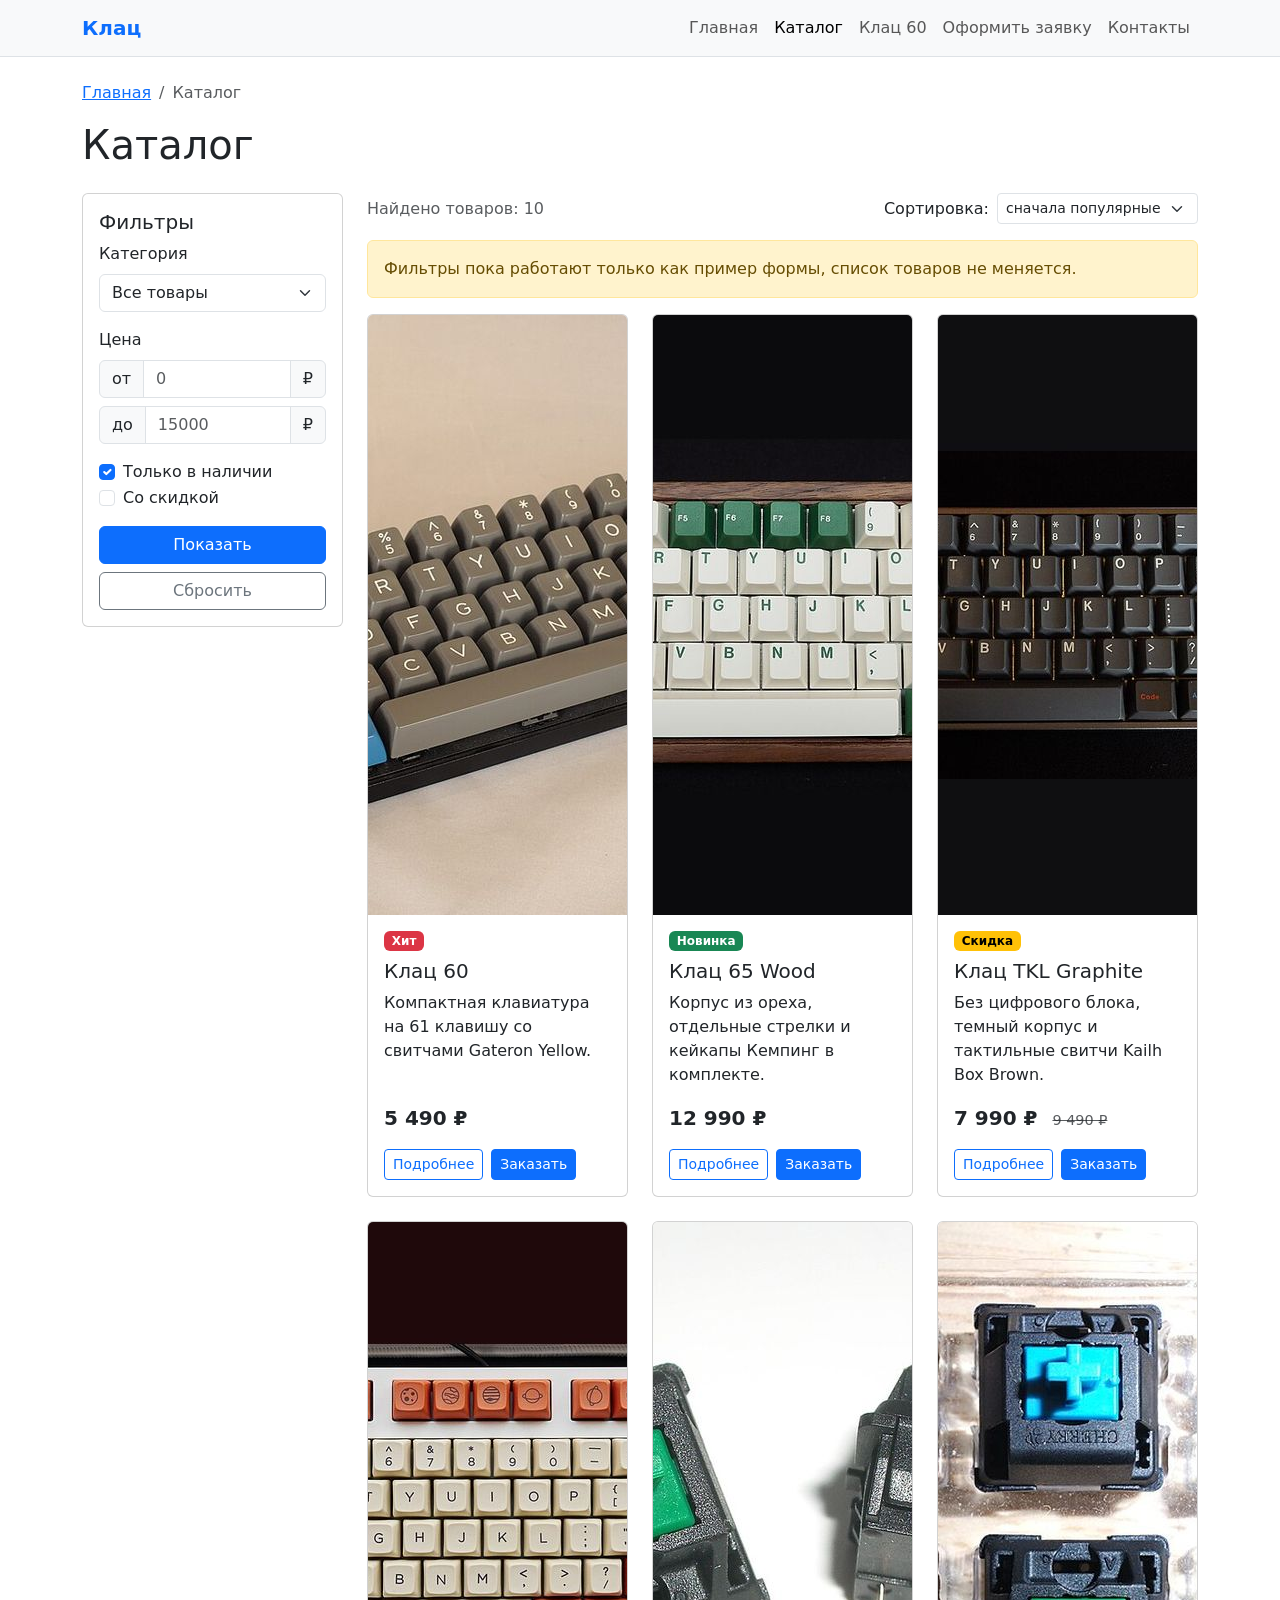
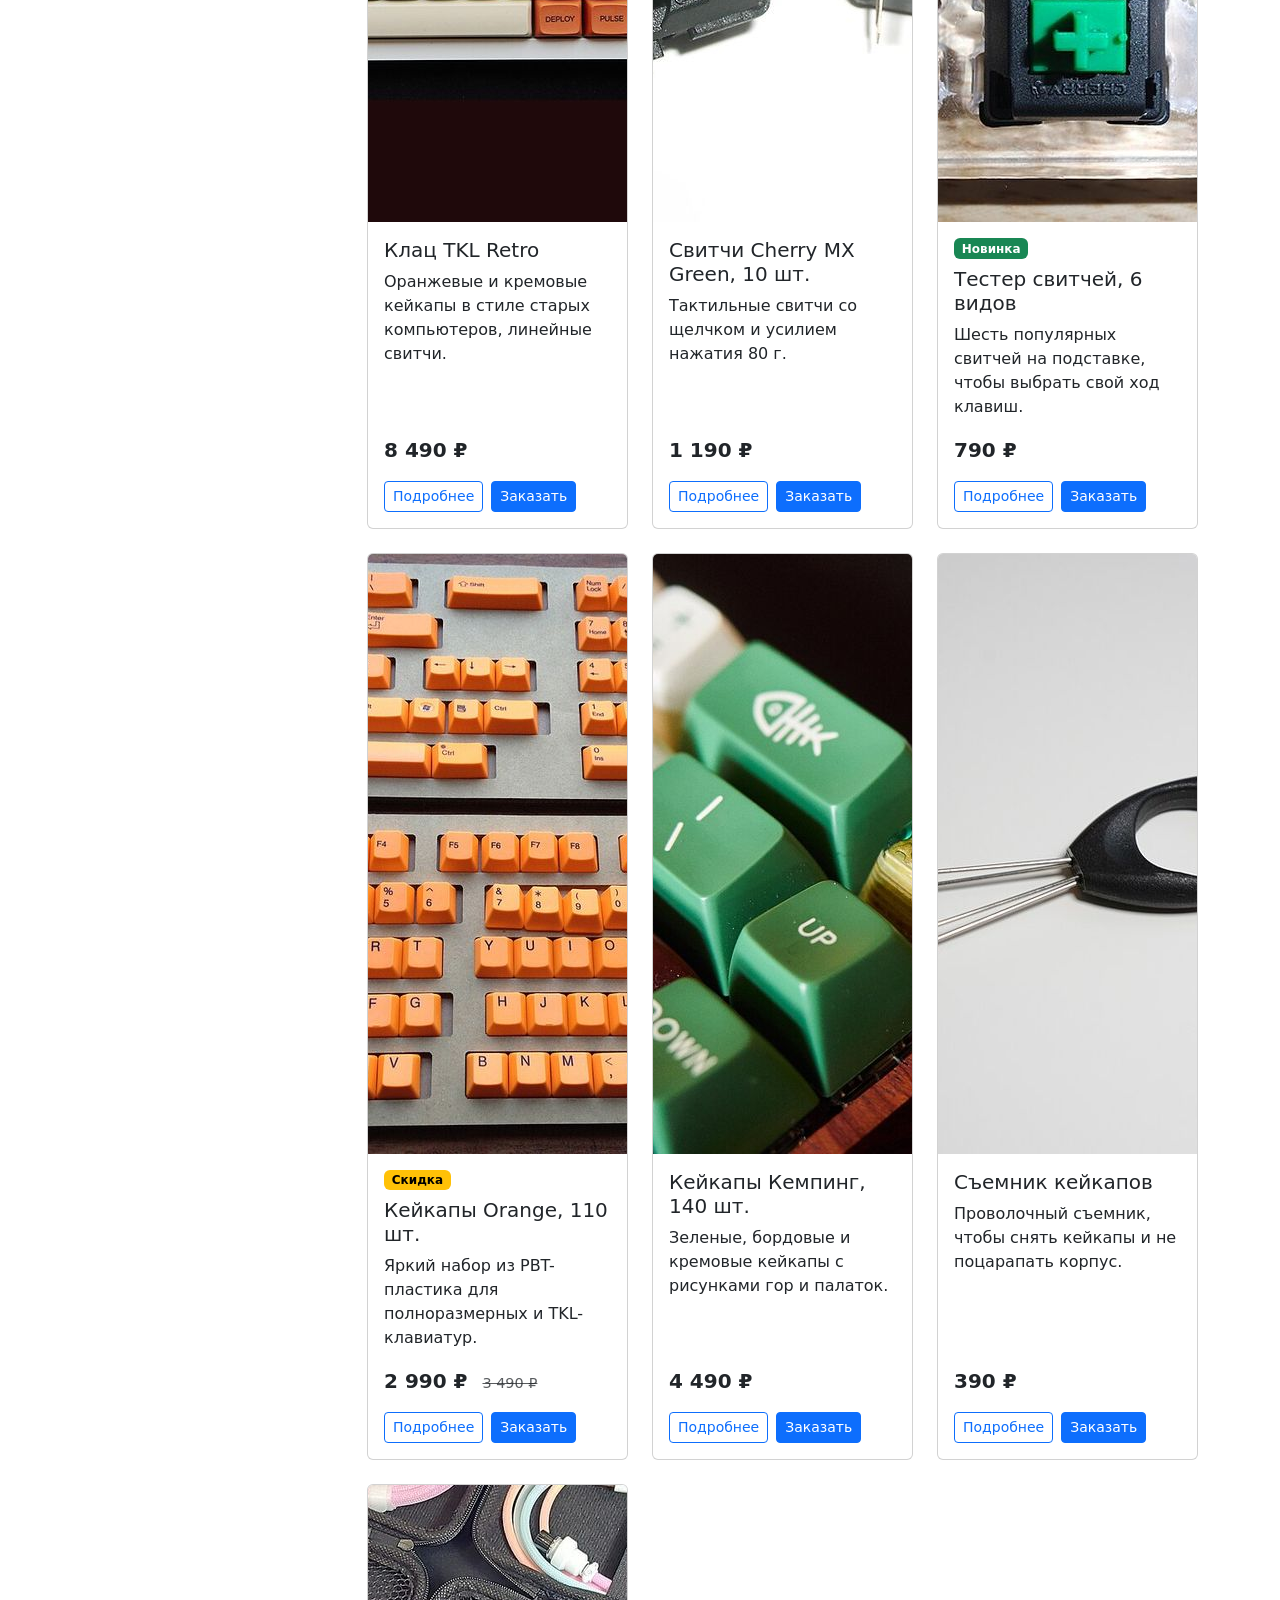
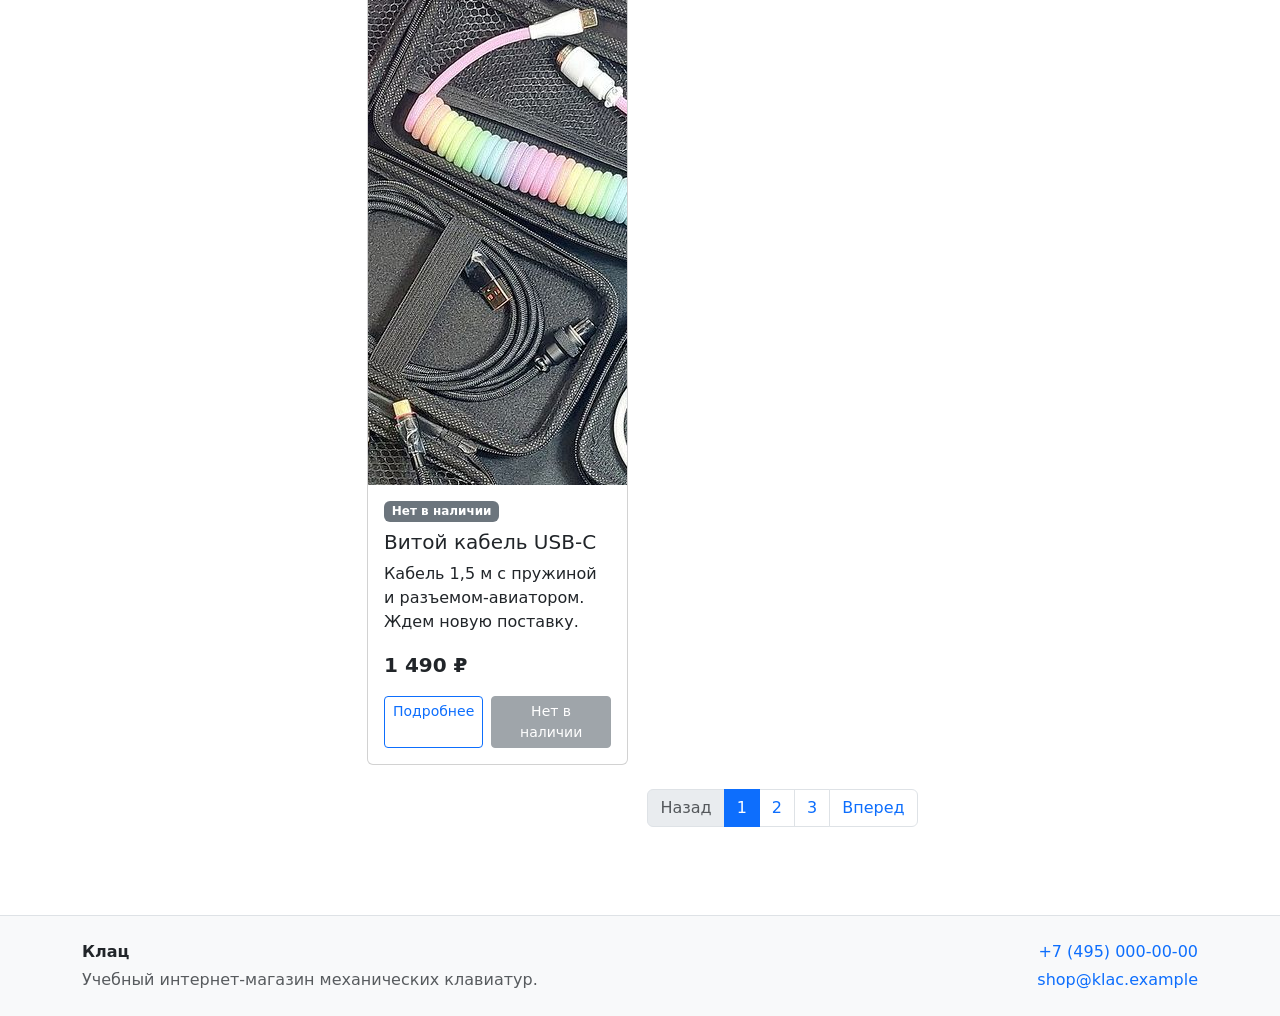
==== catalog.html @ 71885527 "feat: add catalog page with filters, cards and pagination" ====
<!DOCTYPE html>
<html lang="ru">
<head>
    <meta charset="UTF-8">
    <meta name="viewport" content="width=device-width, initial-scale=1.0">
    <meta name="description" content="Каталог механических клавиатур, свитчей, кейкапов и аксессуаров.">
    <title>Каталог | Клац</title>
    <link rel="stylesheet" href="vendor/bootstrap/css/bootstrap.min.css">
    <link rel="stylesheet" href="css/custom.css">
</head>
<body>
    <nav class="navbar navbar-expand-lg bg-body-tertiary border-bottom">
        <div class="container">
            <a class="navbar-brand" href="index.html">Клац</a>
            <button class="navbar-toggler" type="button" data-bs-toggle="collapse" data-bs-target="#mainNav" aria-controls="mainNav" aria-expanded="false" aria-label="Открыть меню">
                <span class="navbar-toggler-icon"></span>
            </button>
            <div class="collapse navbar-collapse" id="mainNav">
                <ul class="navbar-nav ms-auto">
                    <li class="nav-item"><a class="nav-link" href="index.html">Главная</a></li>
                    <li class="nav-item"><a class="nav-link active" href="catalog.html" aria-current="page">Каталог</a></li>
                    <li class="nav-item"><a class="nav-link" href="product.html">Клац 60</a></li>
                    <li class="nav-item"><a class="nav-link" href="order.html">Оформить заявку</a></li>
                    <li class="nav-item"><a class="nav-link" href="contacts.html">Контакты</a></li>
                </ul>
            </div>
        </div>
    </nav>

    <main class="container py-4">
        <nav aria-label="breadcrumb">
            <ol class="breadcrumb">
                <li class="breadcrumb-item"><a href="index.html">Главная</a></li>
                <li class="breadcrumb-item active" aria-current="page">Каталог</li>
            </ol>
        </nav>

        <h1 class="mb-4">Каталог</h1>

        <div class="row g-4">
            <aside class="col-12 col-lg-3">
                <div class="card filters">
                    <div class="card-body">
                        <h2 class="h5 card-title">Фильтры</h2>
                        <form>
                            <div class="mb-3">
                                <label for="filterCategory" class="form-label">Категория</label>
                                <select class="form-select" id="filterCategory" name="category">
                                    <option value="all" selected>Все товары</option>
                                    <option value="keyboards">Клавиатуры</option>
                                    <option value="switches">Свитчи</option>
                                    <option value="keycaps">Кейкапы</option>
                                    <option value="accessories">Аксессуары</option>
                                </select>
                            </div>
                            <div class="mb-3">
                                <p class="form-label mb-2">Цена</p>
                                <div class="input-group mb-2">
                                    <span class="input-group-text">от</span>
                                    <input type="number" class="form-control" name="price_from" min="0" placeholder="0" aria-label="Цена от">
                                    <span class="input-group-text">₽</span>
                                </div>
                                <div class="input-group">
                                    <span class="input-group-text">до</span>
                                    <input type="number" class="form-control" name="price_to" min="0" placeholder="15000" aria-label="Цена до">
                                    <span class="input-group-text">₽</span>
                                </div>
                            </div>
                            <div class="mb-3">
                                <div class="form-check">
                                    <input class="form-check-input" type="checkbox" id="filterStock" name="in_stock" checked>
                                    <label class="form-check-label" for="filterStock">Только в наличии</label>
                                </div>
                                <div class="form-check">
                                    <input class="form-check-input" type="checkbox" id="filterSale" name="sale">
                                    <label class="form-check-label" for="filterSale">Со скидкой</label>
                                </div>
                            </div>
                            <div class="d-grid gap-2">
                                <button type="submit" class="btn btn-primary">Показать</button>
                                <button type="reset" class="btn btn-outline-secondary">Сбросить</button>
                            </div>
                        </form>
                    </div>
                </div>
            </aside>

            <section class="col-12 col-lg-9">
                <div class="d-flex flex-wrap justify-content-between align-items-center gap-2 mb-3">
                    <p class="mb-0 text-body-secondary">Найдено товаров: 10</p>
                    <div class="d-flex align-items-center gap-2">
                        <label for="sort" class="text-nowrap">Сортировка:</label>
                        <select class="form-select form-select-sm" id="sort" name="sort">
                            <option value="popular" selected>сначала популярные</option>
                            <option value="cheap">сначала дешевые</option>
                            <option value="expensive">сначала дорогие</option>
                        </select>
                    </div>
                </div>

                <div class="alert alert-warning" role="alert">
                    Фильтры пока работают только как пример формы, список товаров не меняется.
                </div>

                <div class="row g-4">
                <div class="col-12 col-sm-6 col-xl-4">
                    <div class="card h-100 product-card">
                        <img src="images/klac-60.jpg" class="card-img-top" alt="Клац 60" width="800" height="600" loading="lazy">
                        <div class="card-body d-flex flex-column">
                            <span class="badge text-bg-danger align-self-start mb-2">Хит</span>
                            <h3 class="h5 card-title">Клац 60</h3>
                            <p class="card-text">Компактная клавиатура на 61 клавишу со свитчами Gateron Yellow.</p>
                            <p class="price mt-auto mb-3">5 490 ₽</p>
                            <div class="d-flex gap-2">
                                <a href="product.html" class="btn btn-outline-primary btn-sm">Подробнее</a>
                                <a href="order.html?product=klac-60" class="btn btn-primary btn-sm">Заказать</a>
                            </div>
                        </div>
                    </div>
                </div>
                <div class="col-12 col-sm-6 col-xl-4">
                    <div class="card h-100 product-card">
                        <img src="images/klac-65-wood.jpg" class="card-img-top" alt="Клац 65 Wood" width="800" height="600" loading="lazy">
                        <div class="card-body d-flex flex-column">
                            <span class="badge text-bg-success align-self-start mb-2">Новинка</span>
                            <h3 class="h5 card-title">Клац 65 Wood</h3>
                            <p class="card-text">Корпус из ореха, отдельные стрелки и кейкапы Кемпинг в комплекте.</p>
                            <p class="price mt-auto mb-3">12 990 ₽</p>
                            <div class="d-flex gap-2">
                                <a href="product.html" class="btn btn-outline-primary btn-sm">Подробнее</a>
                                <a href="order.html?product=klac-65-wood" class="btn btn-primary btn-sm">Заказать</a>
                            </div>
                        </div>
                    </div>
                </div>
                <div class="col-12 col-sm-6 col-xl-4">
                    <div class="card h-100 product-card">
                        <img src="images/klac-tkl-graphite.jpg" class="card-img-top" alt="Клац TKL Graphite" width="800" height="600" loading="lazy">
                        <div class="card-body d-flex flex-column">
                            <span class="badge text-bg-warning align-self-start mb-2">Скидка</span>
                            <h3 class="h5 card-title">Клац TKL Graphite</h3>
                            <p class="card-text">Без цифрового блока, темный корпус и тактильные свитчи Kailh Box Brown.</p>
                            <p class="price mt-auto mb-3">7 990 ₽ <span class="old-price">9 490 ₽</span></p>
                            <div class="d-flex gap-2">
                                <a href="product.html" class="btn btn-outline-primary btn-sm">Подробнее</a>
                                <a href="order.html?product=klac-tkl-graphite" class="btn btn-primary btn-sm">Заказать</a>
                            </div>
                        </div>
                    </div>
                </div>
                <div class="col-12 col-sm-6 col-xl-4">
                    <div class="card h-100 product-card">
                        <img src="images/klac-tkl-retro.jpg" class="card-img-top" alt="Клац TKL Retro" width="800" height="600" loading="lazy">
                        <div class="card-body d-flex flex-column">
                            <h3 class="h5 card-title">Клац TKL Retro</h3>
                            <p class="card-text">Оранжевые и кремовые кейкапы в стиле старых компьютеров, линейные свитчи.</p>
                            <p class="price mt-auto mb-3">8 490 ₽</p>
                            <div class="d-flex gap-2">
                                <a href="product.html" class="btn btn-outline-primary btn-sm">Подробнее</a>
                                <a href="order.html?product=klac-tkl-retro" class="btn btn-primary btn-sm">Заказать</a>
                            </div>
                        </div>
                    </div>
                </div>
                <div class="col-12 col-sm-6 col-xl-4">
                    <div class="card h-100 product-card">
                        <img src="images/switches-mx-green.jpg" class="card-img-top" alt="Свитчи Cherry MX Green, 10 шт." width="800" height="600" loading="lazy">
                        <div class="card-body d-flex flex-column">
                            <h3 class="h5 card-title">Свитчи Cherry MX Green, 10 шт.</h3>
                            <p class="card-text">Тактильные свитчи со щелчком и усилием нажатия 80 г.</p>
                            <p class="price mt-auto mb-3">1 190 ₽</p>
                            <div class="d-flex gap-2">
                                <a href="product.html" class="btn btn-outline-primary btn-sm">Подробнее</a>
                                <a href="order.html?product=switches-mx-green" class="btn btn-primary btn-sm">Заказать</a>
                            </div>
                        </div>
                    </div>
                </div>
                <div class="col-12 col-sm-6 col-xl-4">
                    <div class="card h-100 product-card">
                        <img src="images/switch-tester.jpg" class="card-img-top" alt="Тестер свитчей, 6 видов" width="800" height="600" loading="lazy">
                        <div class="card-body d-flex flex-column">
                            <span class="badge text-bg-success align-self-start mb-2">Новинка</span>
                            <h3 class="h5 card-title">Тестер свитчей, 6 видов</h3>
                            <p class="card-text">Шесть популярных свитчей на подставке, чтобы выбрать свой ход клавиш.</p>
                            <p class="price mt-auto mb-3">790 ₽</p>
                            <div class="d-flex gap-2">
                                <a href="product.html" class="btn btn-outline-primary btn-sm">Подробнее</a>
                                <a href="order.html?product=switch-tester" class="btn btn-primary btn-sm">Заказать</a>
                            </div>
                        </div>
                    </div>
                </div>
                <div class="col-12 col-sm-6 col-xl-4">
                    <div class="card h-100 product-card">
                        <img src="images/keycaps-orange.jpg" class="card-img-top" alt="Кейкапы Orange, 110 шт." width="800" height="600" loading="lazy">
                        <div class="card-body d-flex flex-column">
                            <span class="badge text-bg-warning align-self-start mb-2">Скидка</span>
                            <h3 class="h5 card-title">Кейкапы Orange, 110 шт.</h3>
                            <p class="card-text">Яркий набор из PBT-пластика для полноразмерных и TKL-клавиатур.</p>
                            <p class="price mt-auto mb-3">2 990 ₽ <span class="old-price">3 490 ₽</span></p>
                            <div class="d-flex gap-2">
                                <a href="product.html" class="btn btn-outline-primary btn-sm">Подробнее</a>
                                <a href="order.html?product=keycaps-orange" class="btn btn-primary btn-sm">Заказать</a>
                            </div>
                        </div>
                    </div>
                </div>
                <div class="col-12 col-sm-6 col-xl-4">
                    <div class="card h-100 product-card">
                        <img src="images/keycaps-camp.jpg" class="card-img-top" alt="Кейкапы Кемпинг, 140 шт." width="800" height="600" loading="lazy">
                        <div class="card-body d-flex flex-column">
                            <h3 class="h5 card-title">Кейкапы Кемпинг, 140 шт.</h3>
                            <p class="card-text">Зеленые, бордовые и кремовые кейкапы с рисунками гор и палаток.</p>
                            <p class="price mt-auto mb-3">4 490 ₽</p>
                            <div class="d-flex gap-2">
                                <a href="product.html" class="btn btn-outline-primary btn-sm">Подробнее</a>
                                <a href="order.html?product=keycaps-camp" class="btn btn-primary btn-sm">Заказать</a>
                            </div>
                        </div>
                    </div>
                </div>
                <div class="col-12 col-sm-6 col-xl-4">
                    <div class="card h-100 product-card">
                        <img src="images/keycap-puller.jpg" class="card-img-top" alt="Съемник кейкапов" width="800" height="600" loading="lazy">
                        <div class="card-body d-flex flex-column">
                            <h3 class="h5 card-title">Съемник кейкапов</h3>
                            <p class="card-text">Проволочный съемник, чтобы снять кейкапы и не поцарапать корпус.</p>
                            <p class="price mt-auto mb-3">390 ₽</p>
                            <div class="d-flex gap-2">
                                <a href="product.html" class="btn btn-outline-primary btn-sm">Подробнее</a>
                                <a href="order.html?product=keycap-puller" class="btn btn-primary btn-sm">Заказать</a>
                            </div>
                        </div>
                    </div>
                </div>
                <div class="col-12 col-sm-6 col-xl-4">
                    <div class="card h-100 product-card">
                        <img src="images/cable-coiled.jpg" class="card-img-top" alt="Витой кабель USB-C" width="800" height="600" loading="lazy">
                        <div class="card-body d-flex flex-column">
                            <span class="badge text-bg-secondary align-self-start mb-2">Нет в наличии</span>
                            <h3 class="h5 card-title">Витой кабель USB-C</h3>
                            <p class="card-text">Кабель 1,5 м с пружиной и разъемом-авиатором. Ждем новую поставку.</p>
                            <p class="price mt-auto mb-3">1 490 ₽</p>
                            <div class="d-flex gap-2">
                                <a href="product.html" class="btn btn-outline-primary btn-sm">Подробнее</a>
                                <button type="button" class="btn btn-secondary btn-sm" disabled>Нет в наличии</button>
                            </div>
                        </div>
                    </div>
                </div>
                </div>

                <nav class="mt-4" aria-label="Страницы каталога">
                    <ul class="pagination justify-content-center">
                        <li class="page-item disabled"><span class="page-link">Назад</span></li>
                        <li class="page-item active" aria-current="page"><span class="page-link">1</span></li>
                        <li class="page-item"><a class="page-link" href="catalog.html">2</a></li>
                        <li class="page-item"><a class="page-link" href="catalog.html">3</a></li>
                        <li class="page-item"><a class="page-link" href="catalog.html">Вперед</a></li>
                    </ul>
                </nav>
            </section>
        </div>
    </main>

    <footer class="site-footer border-top py-4 mt-5">
        <div class="container">
            <div class="row g-3">
                <div class="col-12 col-md-6">
                    <p class="fw-bold mb-1">Клац</p>
                    <p class="text-body-secondary mb-0">Учебный интернет-магазин механических клавиатур.</p>
                </div>
                <div class="col-12 col-md-6 text-md-end">
                    <p class="mb-1"><a href="tel:+74950000000">+7 (495) 000-00-00</a></p>
                    <p class="mb-0"><a href="mailto:shop@klac.example">shop@klac.example</a></p>
                </div>
            </div>
        </div>
    </footer>

    <script src="vendor/bootstrap/js/bootstrap.bundle.min.js"></script>
    <script src="js/main.js"></script>
</body>
</html>
---- css/custom.css ----
/* Свои стили поверх Bootstrap. Файл подключается после bootstrap.min.css,
   поэтому эти правила могут переопределять стандартные. */

.navbar-brand {
    font-weight: 700;
    color: var(--bs-primary);
}

/* Светло-синий фон приветственного блока */
.hero {
    background-color: #eef4ff;
}

/* Картинки в карточках и в карусели одного размера */
.product-card .card-img-top,
.carousel-item img {
    aspect-ratio: 4 / 3;
    object-fit: cover;
}

.product-card {
    transition: box-shadow 0.2s;
}

.product-card:hover {
    box-shadow: 0 0.5rem 1rem rgba(0, 0, 0, 0.1);
}

.price {
    font-size: 1.25rem;
    font-weight: 700;
}

.old-price {
    margin-left: 0.5rem;
    font-size: 0.9rem;
    font-weight: 400;
    color: var(--bs-secondary-color);
    text-decoration: line-through;
}

.site-footer {
    background-color: var(--bs-tertiary-bg);
}

.site-footer a {
    text-decoration: none;
}

/* На широком экране фильтры каталога остаются на месте при прокрутке */
@media (min-width: 992px) {
    .filters {
        position: sticky;
        top: 1rem;
    }
}
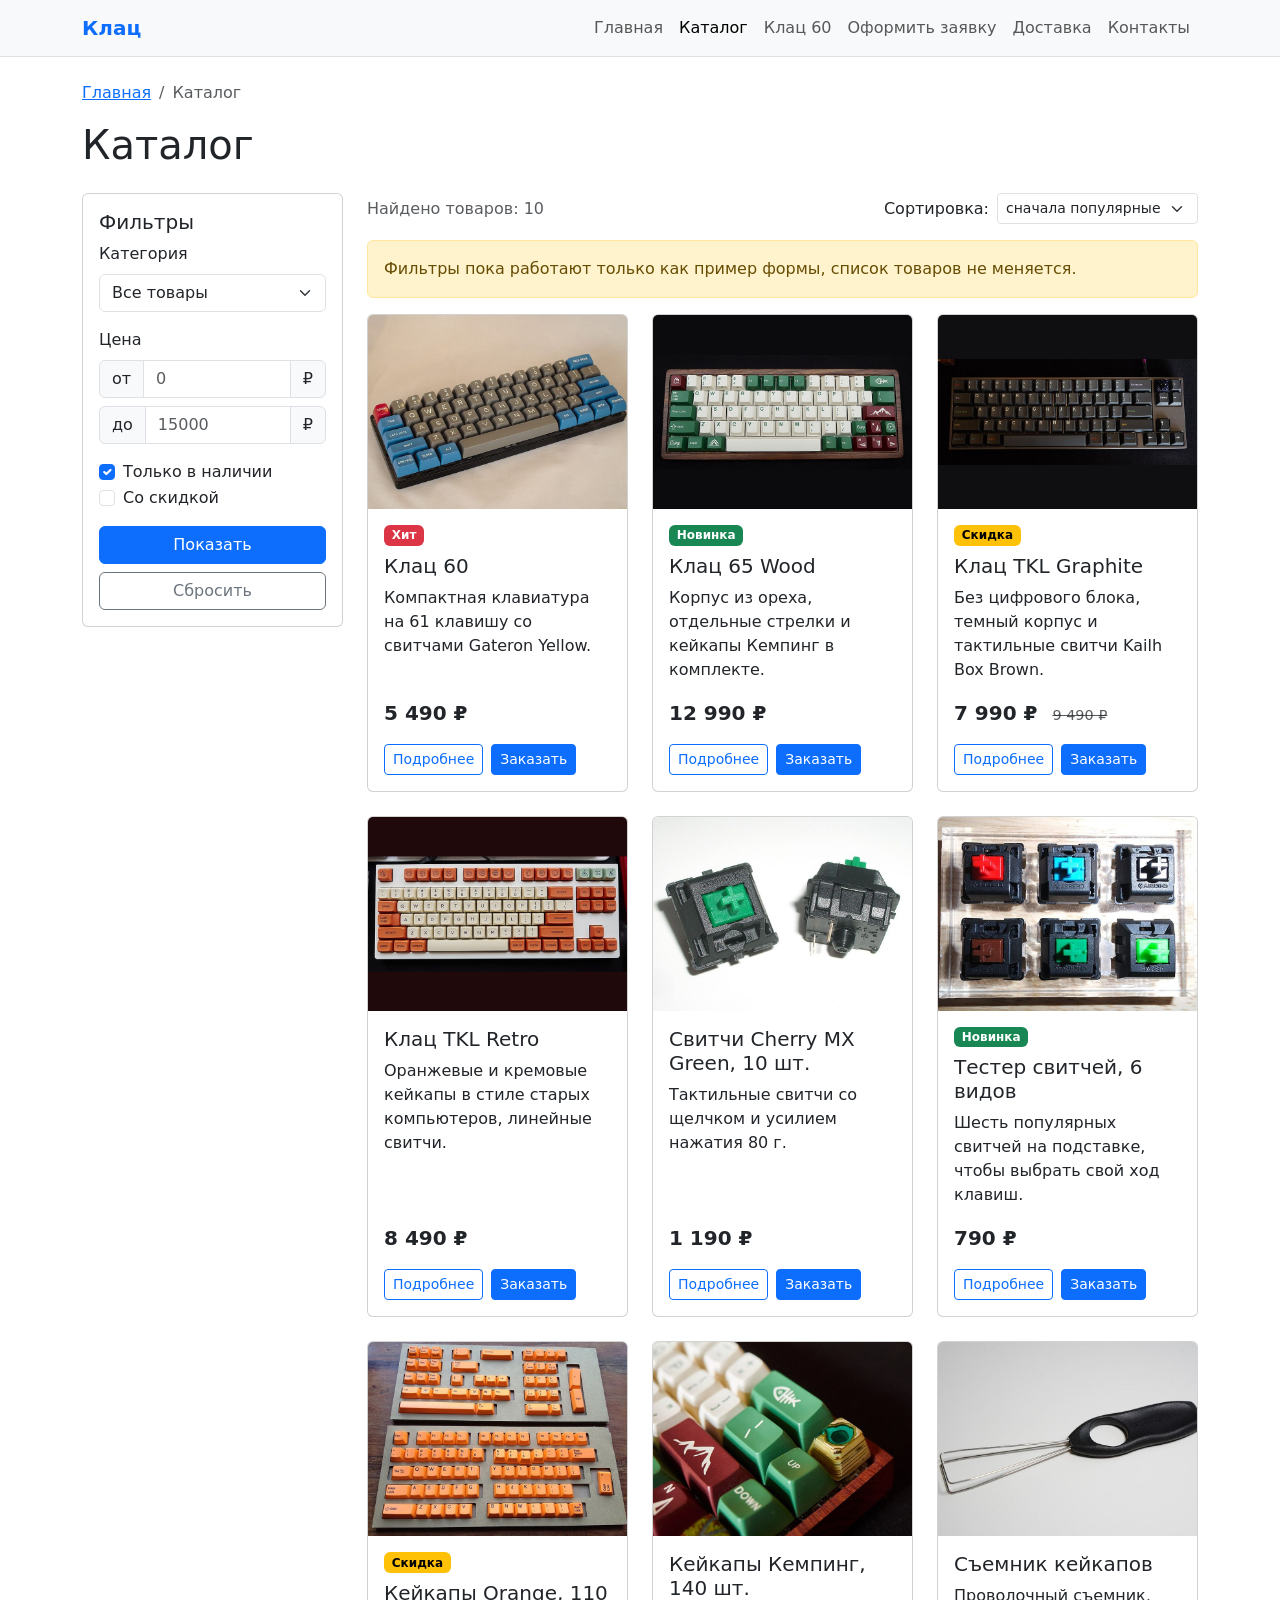
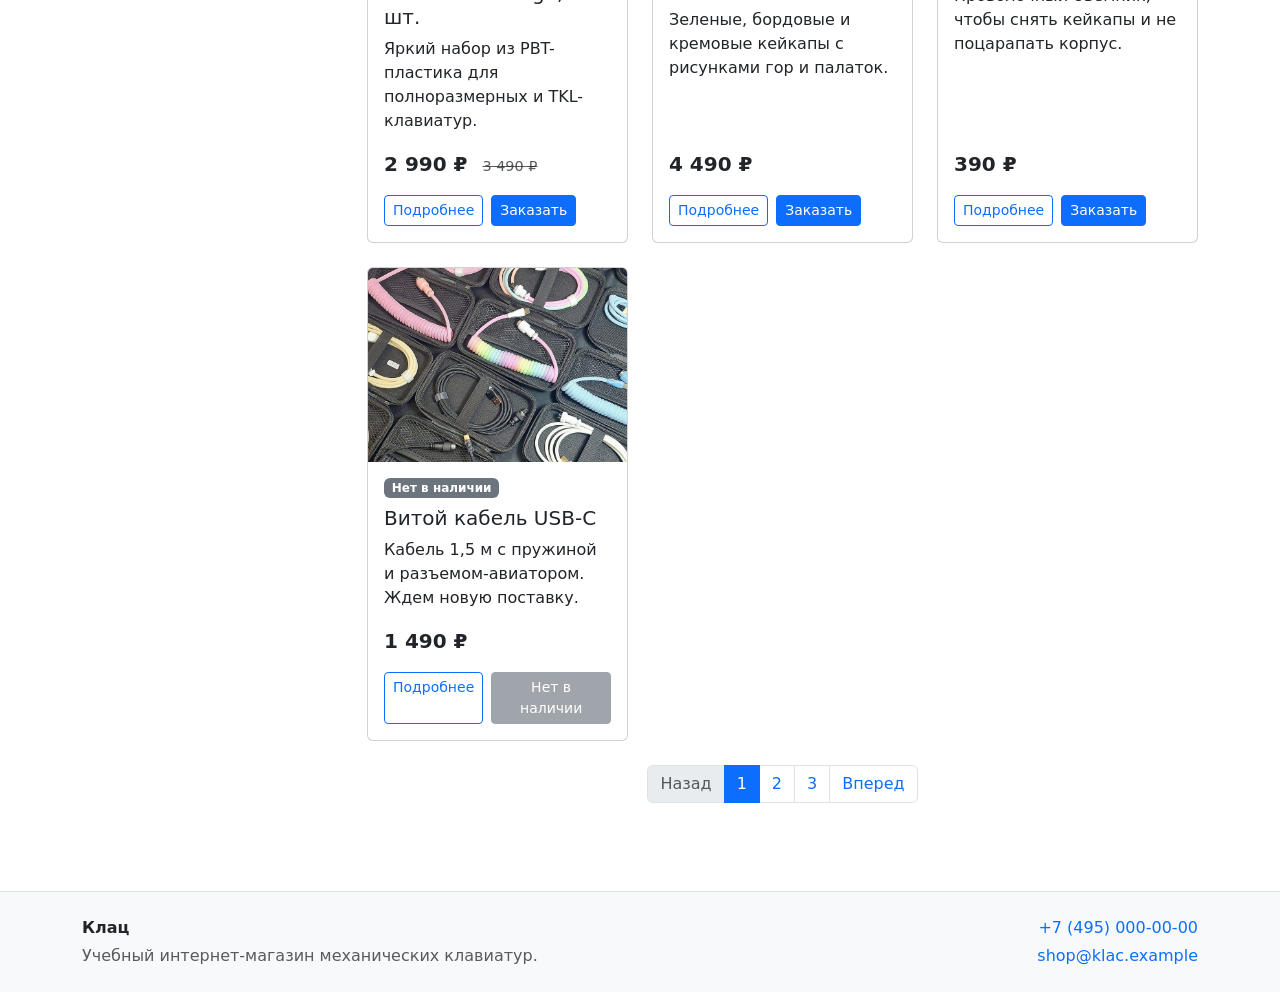
==== commit c7b9a1c6: "feat: add delivery and payment page" ====
--- a/catalog.html
+++ b/catalog.html
@@ -21,6 +21,7 @@
                     <li class="nav-item"><a class="nav-link active" href="catalog.html" aria-current="page">Каталог</a></li>
                     <li class="nav-item"><a class="nav-link" href="product.html">Клац 60</a></li>
                     <li class="nav-item"><a class="nav-link" href="order.html">Оформить заявку</a></li>
+                    <li class="nav-item"><a class="nav-link" href="delivery.html">Доставка</a></li>
                     <li class="nav-item"><a class="nav-link" href="contacts.html">Контакты</a></li>
                 </ul>
             </div>
--- a/css/custom.css
+++ b/css/custom.css
@@ -14,6 +14,7 @@
 /* Картинки в карточках и в карусели одного размера */
 .product-card .card-img-top,
 .carousel-item img {
+    height: auto;
     aspect-ratio: 4 / 3;
     object-fit: cover;
 }
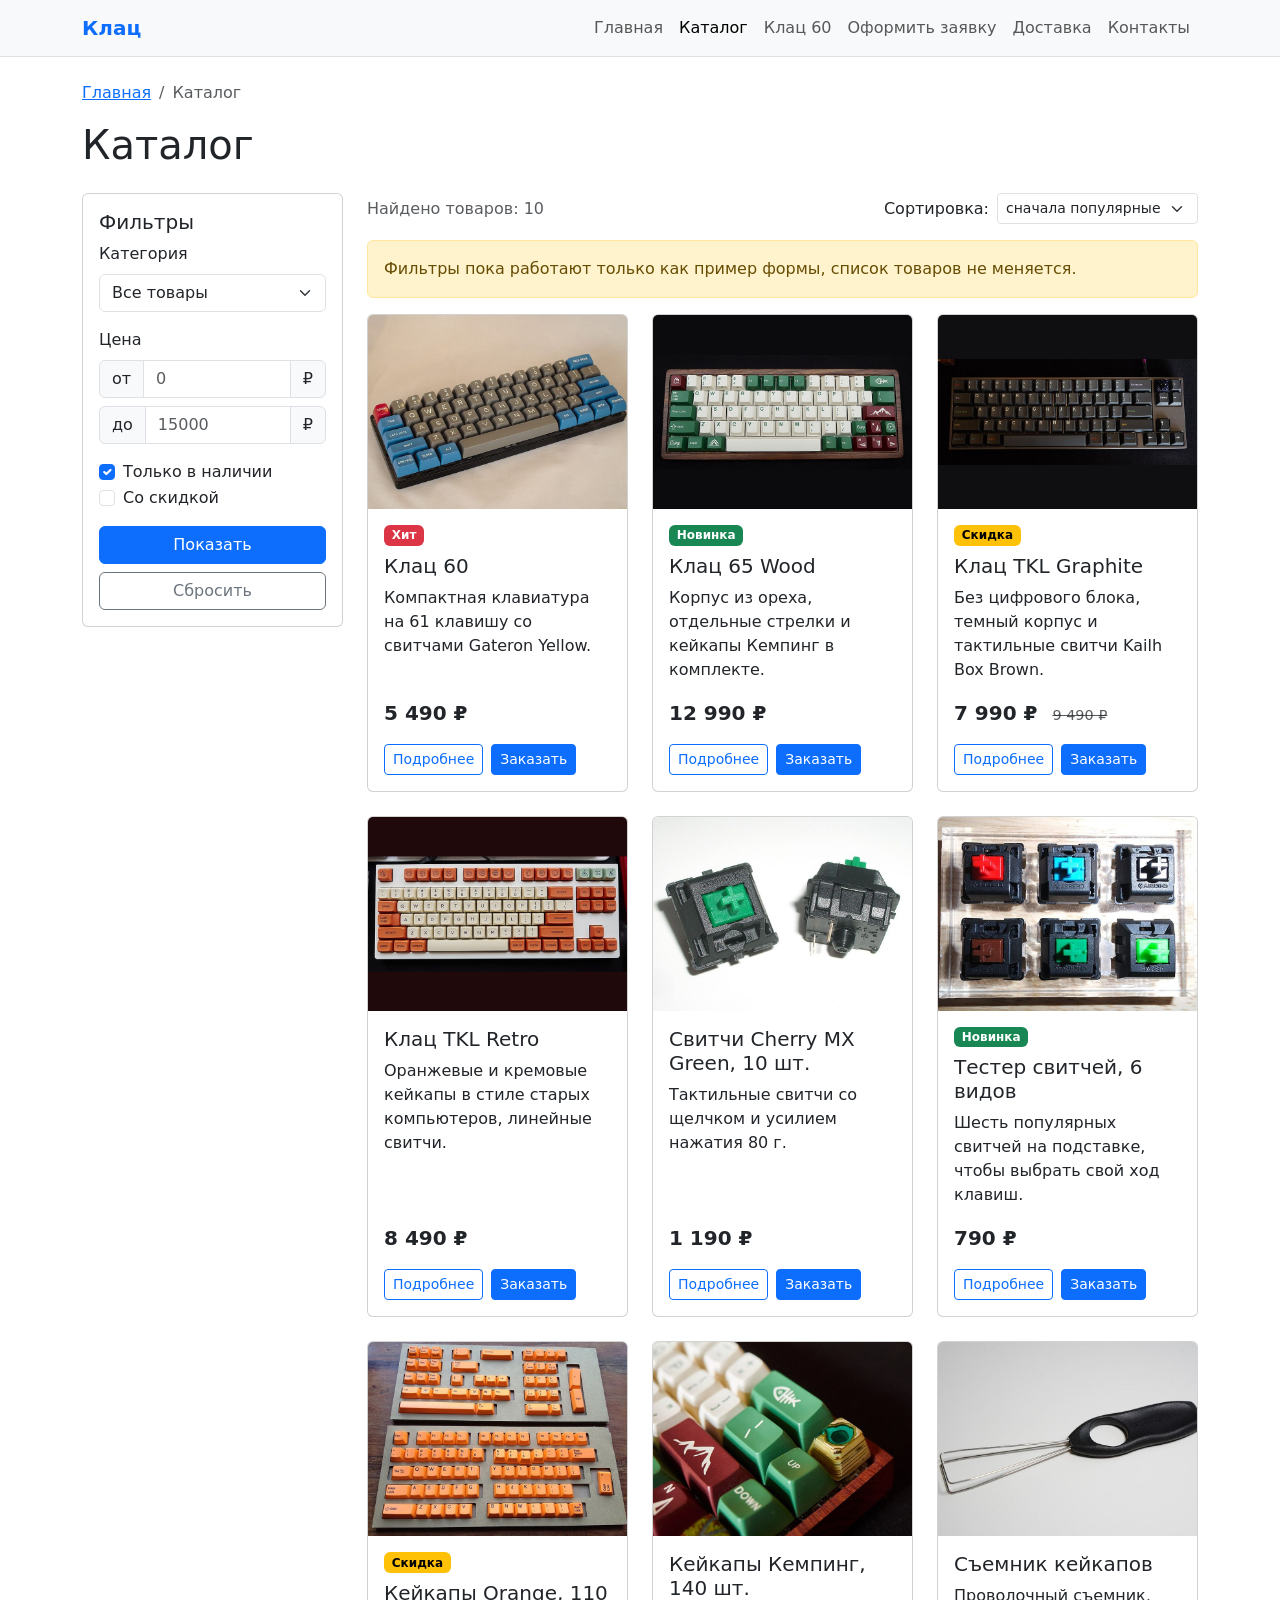
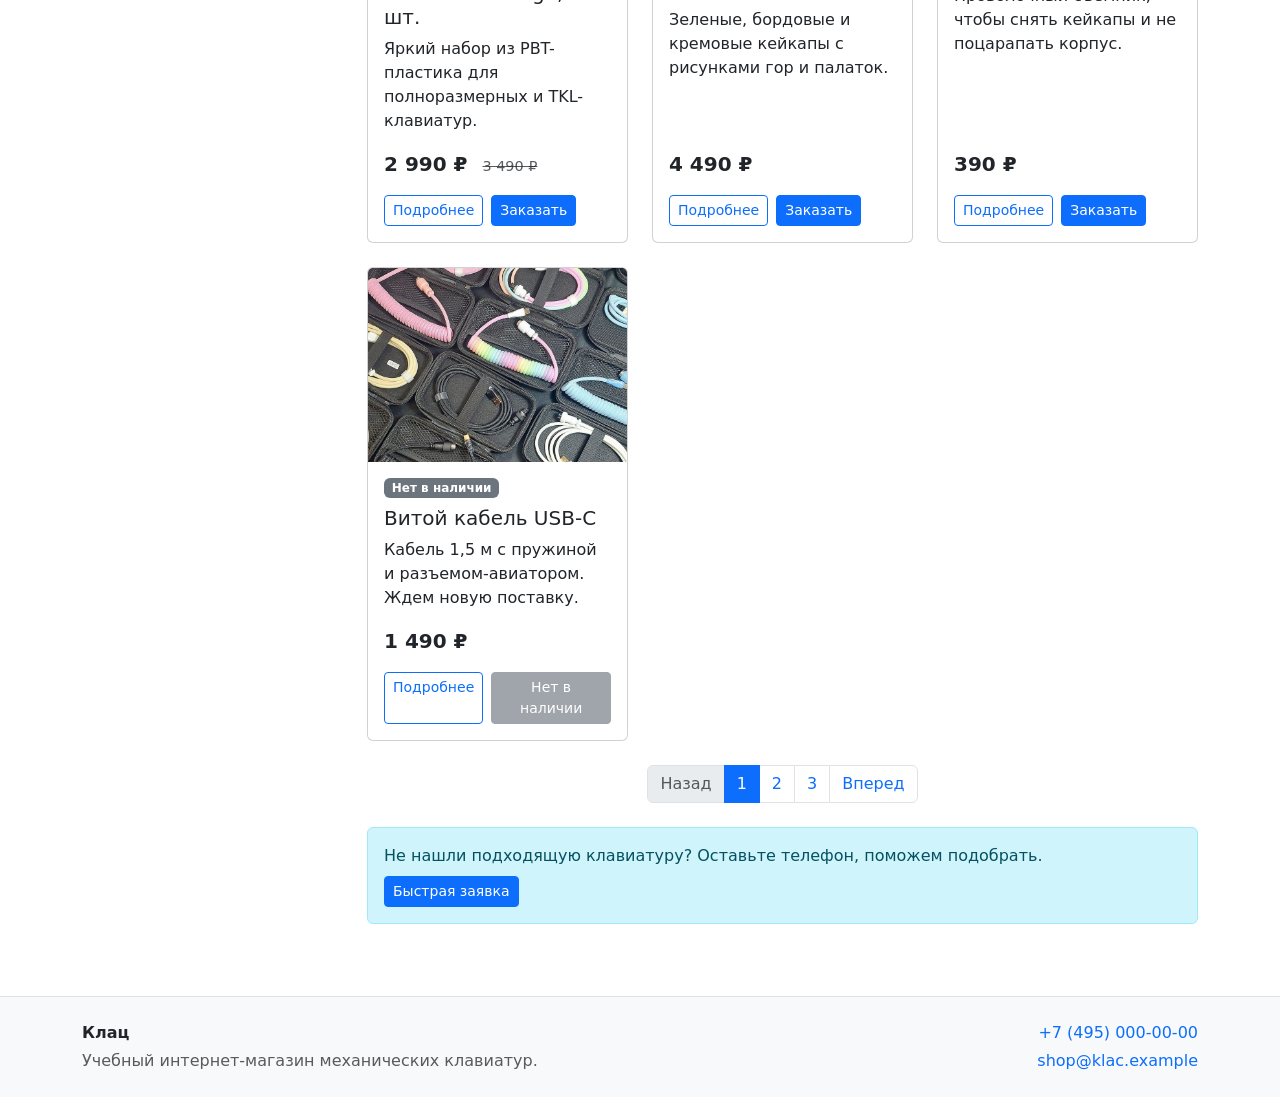
==== commit 06ddc090: "feat: add Bootstrap components pages" ====
--- a/catalog.html
+++ b/catalog.html
@@ -261,6 +261,10 @@
                         <li class="page-item"><a class="page-link" href="catalog.html">Вперед</a></li>
                     </ul>
                 </nav>
+                <div class="alert alert-info d-flex flex-wrap align-items-center justify-content-between gap-2 mt-4 mb-0" role="alert">
+                    <span>Не нашли подходящую клавиатуру? Оставьте телефон, поможем подобрать.</span>
+                    <button type="button" class="btn btn-primary btn-sm" data-bs-toggle="modal" data-bs-target="#quickOrderModal">Быстрая заявка</button>
+                </div>
             </section>
         </div>
     </main>
@@ -280,6 +284,53 @@
         </div>
     </footer>
 
+    <div class="modal fade" id="quickOrderModal" tabindex="-1" aria-labelledby="quickOrderTitle" aria-hidden="true">
+        <div class="modal-dialog">
+            <div class="modal-content">
+                <form class="order-form" novalidate>
+                    <div class="modal-header">
+                        <h2 class="modal-title h5" id="quickOrderTitle">Быстрый заказ</h2>
+                        <button type="button" class="btn-close" data-bs-dismiss="modal" aria-label="Закрыть"></button>
+                    </div>
+                    <div class="modal-body">
+                        <p>Оставьте имя и телефон, менеджер перезвонит и поможет с выбором.</p>
+                        <div class="mb-3">
+                            <label for="quickName" class="form-label">Имя</label>
+                            <input type="text" class="form-control" id="quickName" name="name" required>
+                            <div class="invalid-feedback">Введите имя.</div>
+                        </div>
+                        <div class="mb-3">
+                            <label for="quickPhone" class="form-label">Телефон</label>
+                            <div class="input-group has-validation">
+                                <span class="input-group-text">+7</span>
+                                <input type="tel" class="form-control" id="quickPhone" name="phone" placeholder="900 000-00-00" required>
+                                <div class="invalid-feedback">Введите телефон.</div>
+                            </div>
+                        </div>
+                        <div class="form-check">
+                            <input class="form-check-input" type="checkbox" id="quickAgree" name="agree" required>
+                            <label class="form-check-label" for="quickAgree">Согласен на обработку персональных данных</label>
+                        </div>
+                    </div>
+                    <div class="modal-footer">
+                        <button type="button" class="btn btn-outline-secondary" data-bs-dismiss="modal">Отмена</button>
+                        <button type="submit" class="btn btn-primary">Отправить</button>
+                    </div>
+                </form>
+            </div>
+        </div>
+    </div>
+
+    <div class="toast-container position-fixed bottom-0 end-0 p-3">
+        <div class="toast" id="sentToast" role="status" aria-live="polite" aria-atomic="true">
+            <div class="toast-header">
+                <strong class="me-auto">Клац</strong>
+                <button type="button" class="btn-close" data-bs-dismiss="toast" aria-label="Закрыть"></button>
+            </div>
+            <div class="toast-body">Заявка отправлена. Менеджер перезвонит в течение часа.</div>
+        </div>
+    </div>
+
     <script src="vendor/bootstrap/js/bootstrap.bundle.min.js"></script>
     <script src="js/main.js"></script>
 </body>
--- a/css/custom.css
+++ b/css/custom.css
@@ -1,5 +1,10 @@
 /* Свои стили поверх Bootstrap. Файл подключается после bootstrap.min.css,
    поэтому эти правила могут переопределять стандартные. */
+
+/* Минимальная высота страницы, как в практике 9 */
+body {
+    min-height: 100vh;
+}
 
 .navbar-brand {
     font-weight: 700;
